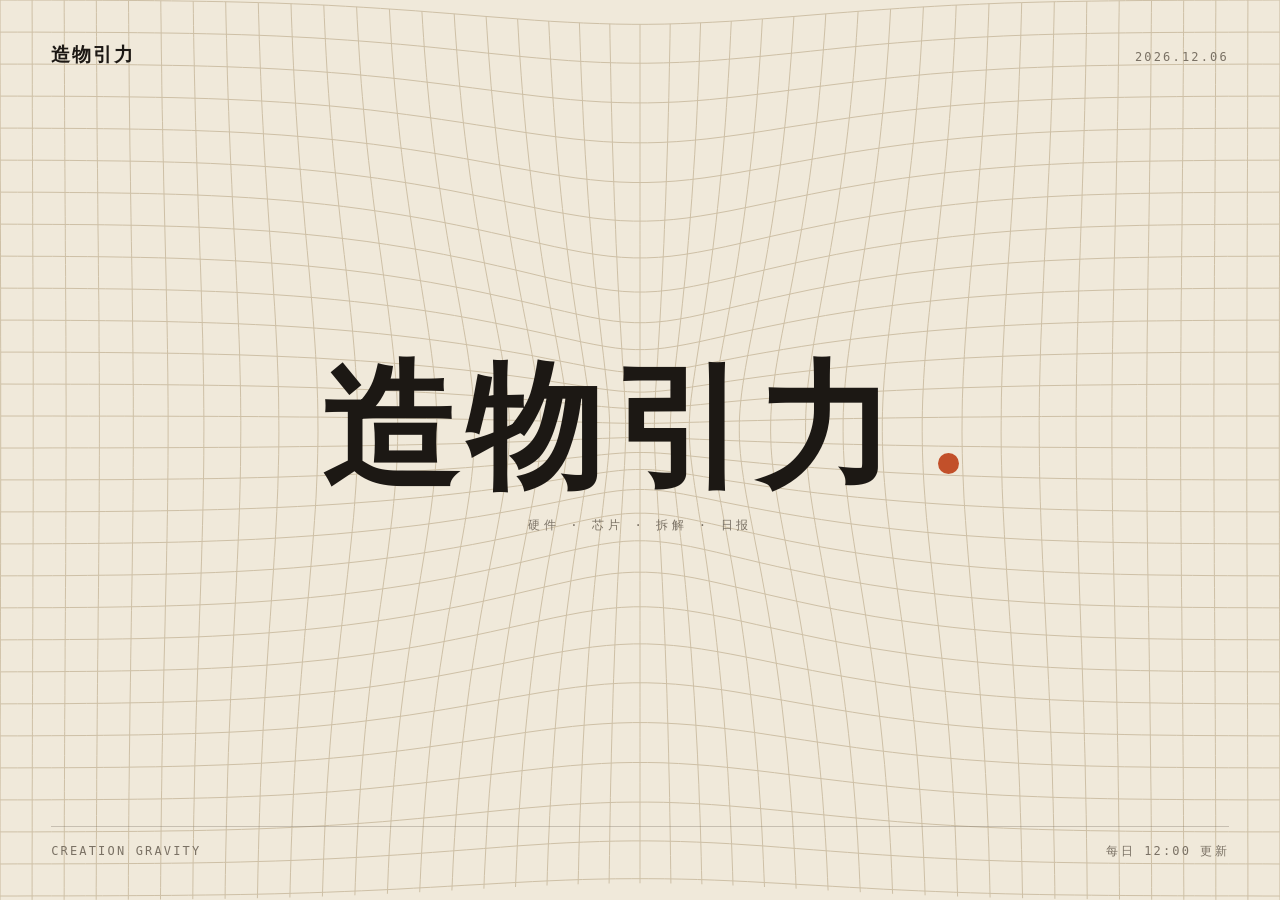
==== index.html @ b001c32c "init: 造物引力 单页封面" ====
<!doctype html>
<html lang="zh-CN">
<head>
<meta charset="utf-8">
<meta name="viewport" content="width=device-width,initial-scale=1,viewport-fit=cover">
<meta name="theme-color" content="#F0E9DA">
<title>造物引力 · 硬件与芯片日报</title>
<meta name="description" content="硬件、芯片、拆解的每日观察。用数据判断一件硬件值不值。">
<link rel="icon" href="favicon.svg" type="image/svg+xml">
<link rel="apple-touch-icon" href="apple-touch-icon.png">
<link rel="canonical" href="https://zaowuyinli.com/">
<meta property="og:type" content="website">
<meta property="og:site_name" content="造物引力">
<meta property="og:title" content="造物引力 · 硬件与芯片日报">
<meta property="og:description" content="硬件、芯片、拆解的每日观察。">
<meta property="og:url" content="https://zaowuyinli.com/">
<meta property="og:image" content="https://zaowuyinli.com/og.png">
<meta name="twitter:card" content="summary_large_image">
<link rel="stylesheet" href="style.css">
</head>
<body>

<section class="hero" id="top">
  <svg id="field" xmlns="http://www.w3.org/2000/svg" preserveAspectRatio="none" aria-hidden="true"></svg>

  <div class="row">
    <div class="brand">造物引力</div>
    <div class="mono" id="today">2026.11.14</div>
  </div>

  <div class="mid">
    <h1 class="mast" id="mast">造物引力<span class="dot"></span></h1>
    <div class="tag mono">硬件 · 芯片 · 拆解 · 日报</div>
  </div>

  <div class="foot">
    <div class="mono">CREATION GRAVITY</div>
    <div class="mono">每日 12:00 更新</div>
  </div>
</section>

<script>
(function () {
  // 日期自动跟当天走，不用每天改文件
  const el = document.getElementById('today');
  if (el) {
    const d = new Date();
    el.textContent = d.getFullYear() + '.' +
      String(d.getMonth() + 1).padStart(2, '0') + '.' +
      String(d.getDate()).padStart(2, '0');
  }
})();
(function () {
  const NS = 'http://www.w3.org/2000/svg';
  const svg = document.getElementById('field');
  const mast = document.getElementById('mast');
  if (!svg || !mast) return;

  const STEP = 32, AMOUNT = 0.56, EASE = 0.16;
  let W = 0, H = 0, N = 60, paths = [];
  let cur = { x: 0, y: 0 }, tgt = { x: 0, y: 0 }, rest = { x: 0, y: 0 };
  let radius = 260, running = false, pinned = null;

  function layout() {
    W = svg.clientWidth; H = svg.clientHeight;
    N = Math.max(36, Math.min(90, Math.ceil(H / 12)));
    radius = Math.min(Math.max(Math.min(W, H) * 0.3, 150), 320);

    const r = mast.getBoundingClientRect();
    const b = svg.getBoundingClientRect();
    rest = { x: r.left - b.left + r.width / 2, y: r.top - b.top + r.height / 2 };
    if (pinned) { cur = { ...pinned }; tgt = { ...pinned }; }
    else if (!running) { cur = { ...rest }; tgt = { ...rest }; }

    svg.setAttribute('viewBox', '0 0 ' + W + ' ' + H);
    svg.textContent = '';
    paths = [];
    for (let x = 0; x <= W + STEP; x += STEP) paths.push({ el: mk(), axis: 'v', pos: x });
    for (let y = 0; y <= H + STEP; y += STEP) paths.push({ el: mk(), axis: 'h', pos: y });
    draw();
  }

  function mk() { const p = document.createElementNS(NS, 'path'); svg.appendChild(p); return p; }

  function draw() {
    const cx = cur.x, cy = cur.y, ix = 1 / (radius * 0.95), iy = 1 / (radius * 1.05);
    for (let k = 0; k < paths.length; k++) {
      const { el, axis, pos } = paths[k];
      const len = axis === 'v' ? H : W;
      let d = '';
      for (let i = 0; i <= N; i++) {
        const t = (len * i) / N;
        const x = axis === 'v' ? pos : t;
        const y = axis === 'v' ? t : pos;
        const ex = (x - cx) * ix, ey = (y - cy) * iy;
        const w = AMOUNT * Math.exp(-(ex * ex + ey * ey));
        d += (i ? 'L' : 'M') + (x - (x - cx) * w).toFixed(1) + ' ' + (y - (y - cy) * w).toFixed(1);
      }
      el.setAttribute('d', d);
    }
  }

  function tick() {
    const dx = tgt.x - cur.x, dy = tgt.y - cur.y;
    if (Math.abs(dx) < 0.25 && Math.abs(dy) < 0.25) { cur = { ...tgt }; draw(); running = false; return; }
    cur.x += dx * EASE; cur.y += dy * EASE; draw(); requestAnimationFrame(tick);
  }
  function kick() { if (!running) { running = true; requestAnimationFrame(tick); } }
  function move(x, y) {
    if (pinned) return;
    const b = svg.getBoundingClientRect();
    tgt = { x: x - b.left, y: y - b.top };
    kick();
  }

  window.addEventListener('pointermove', e => move(e.clientX, e.clientY), { passive: true });
  window.addEventListener('pointerleave', () => { if (pinned) return; tgt = { ...rest }; kick(); });
  window.addEventListener('touchmove', e => { const t = e.touches[0]; if (t) move(t.clientX, t.clientY); }, { passive: true });
  window.addEventListener('touchend', () => { if (pinned) return; tgt = { ...rest }; kick(); });

  let raf;
  window.addEventListener('resize', () => { cancelAnimationFrame(raf); raf = requestAnimationFrame(layout); });
  layout();

  const q = new URLSearchParams(location.search);
  if (q.has('dent')) {
    const [dx, dy] = q.get('dent').split(',').map(Number);
    if (isFinite(dx) && isFinite(dy)) { pinned = { x: dx, y: dy }; layout(); }
  }
  if (document.fonts && document.fonts.ready) document.fonts.ready.then(layout);
})();
</script>
</body>
</html>
---- style.css ----
:root{
  --paper:#F0E9DA;
  --grid:#CEC0A6;
  --ink:#1C1814;
  --hot:#C2502A;
  --mute:#7A7164;
  --line:rgba(122,113,100,.35);
}
*{box-sizing:border-box}
html{scroll-behavior:smooth}
body{
  margin:0;background:var(--paper);color:var(--ink);
  font-family:"Noto Serif SC","Source Han Serif SC","Songti SC",SimSun,serif;
  -webkit-font-smoothing:antialiased;
  line-height:1.75;
}
.mono{font-family:Consolas,"SF Mono",monospace;letter-spacing:.18em;font-size:12px;color:var(--mute)}
a{color:inherit;text-decoration:none}
.wrap{width:100%;max-width:1180px;margin:0 auto;padding:0 clamp(20px,4vw,72px)}

/* ---------- 首页封面 ---------- */
.hero{
  position:relative;height:100svh;min-height:620px;overflow:hidden;
  display:flex;flex-direction:column;justify-content:space-between;
  padding:clamp(18px,3vw,48px) clamp(20px,4vw,72px);
}
.hero svg#field{position:absolute;inset:0;width:100%;height:100%;display:block;z-index:0}
.hero svg#field path{fill:none;stroke:var(--grid);stroke-width:1;vector-effect:non-scaling-stroke}
.hero .row{position:relative;z-index:2;display:flex;justify-content:space-between;align-items:baseline;gap:16px}
.hero .mid{
  position:relative;z-index:2;display:flex;flex-direction:column;align-items:center;
  gap:clamp(10px,1.4vw,20px);pointer-events:none;
}
.brand{font-size:clamp(15px,1.5vw,22px);font-weight:600;letter-spacing:.1em}
h1.mast{
  margin:0;font-weight:600;letter-spacing:.07em;line-height:1;
  font-size:clamp(40px,10.6vw,168px);white-space:nowrap;
}
h1.mast .dot{
  display:inline-block;width:.16em;height:.16em;border-radius:50%;
  background:var(--hot);margin-left:.26em;vertical-align:baseline;
}
.hero .tag{font-size:clamp(11px,.95vw,14px);letter-spacing:.3em;color:var(--mute)}
.hero .foot{
  position:relative;z-index:2;display:flex;justify-content:space-between;align-items:baseline;
  gap:16px;border-top:1px solid var(--line);padding-top:clamp(8px,1.1vw,16px);
}
.scroll{
  position:absolute;left:50%;bottom:clamp(58px,8vh,96px);transform:translateX(-50%);
  z-index:2;font-size:11px;letter-spacing:.32em;color:var(--mute);opacity:.8;
}

/* ---------- 列表 ---------- */
section{padding:clamp(56px,9vw,120px) 0;position:relative}
.sec-head{display:flex;justify-content:space-between;align-items:baseline;
  border-bottom:1px solid var(--line);padding-bottom:14px;margin-bottom:clamp(24px,4vw,48px)}
.sec-head h2{margin:0;font-size:clamp(18px,2.2vw,28px);font-weight:600;letter-spacing:.08em}

.lead{
  display:grid;grid-template-columns:repeat(auto-fit,minmax(260px,1fr));
  gap:clamp(20px,3vw,44px);
}
.item{display:flex;flex-direction:column;gap:10px;padding-top:16px;border-top:1px solid var(--line)}
.item .no{font-size:11px;letter-spacing:.24em;color:var(--mute)}
.item h3{margin:0;font-size:clamp(19px,2vw,25px);font-weight:600;line-height:1.45;letter-spacing:.02em}
.item p{margin:0;font-size:14px;color:#4A4238;line-height:1.8}
.item .meta{font-size:11px;letter-spacing:.2em;color:var(--mute)}

.archive{display:flex;flex-direction:column}
.arc-row{
  display:grid;grid-template-columns:110px 1fr auto;gap:16px;align-items:baseline;
  padding:18px 0;border-bottom:1px solid var(--line);transition:background .18s;
}
.arc-row:hover{background:rgba(194,80,42,.045)}
.arc-row .d{font-size:12px;letter-spacing:.16em;color:var(--mute);font-family:Consolas,monospace}
.arc-row .t{font-size:clamp(15px,1.5vw,18px);letter-spacing:.02em}
.arc-row .n{font-size:12px;letter-spacing:.16em;color:var(--mute);font-family:Consolas,monospace}

/* ---------- 文章页 ---------- */
.page-head{padding:clamp(28px,4vw,56px) 0 clamp(20px,3vw,36px);
  border-bottom:1px solid var(--line);position:relative}
.page-head .row{display:flex;justify-content:space-between;align-items:baseline;gap:16px}
.crumb{font-size:12px;letter-spacing:.22em;color:var(--mute);font-family:Consolas,monospace}
.issue-title{
  margin:clamp(18px,3vw,34px) 0 10px;font-size:clamp(28px,4.4vw,54px);
  font-weight:600;line-height:1.28;letter-spacing:.02em;max-width:20em;
}
.issue-sub{font-size:clamp(14px,1.3vw,17px);color:#4A4238;max-width:34em}
.byline{display:flex;gap:22px;flex-wrap:wrap;margin-top:18px;
  font-size:11px;letter-spacing:.2em;color:var(--mute);font-family:Consolas,monospace}

article{padding-top:clamp(30px,5vw,64px)}
.body{max-width:34em}
.body p{margin:0 0 1.35em;font-size:clamp(16px,1.15vw,17.5px);line-height:1.95;letter-spacing:.01em}
.body h3{
  margin:2.4em 0 .9em;font-size:clamp(18px,1.6vw,21px);font-weight:600;letter-spacing:.04em;
  display:flex;align-items:baseline;gap:14px;
}
.body h3 .k{font-family:Consolas,monospace;font-size:11px;letter-spacing:.18em;color:var(--hot)}
.body blockquote{
  margin:1.8em 0;padding:2px 0 2px 20px;border-left:2px solid var(--hot);
  font-size:15px;color:#4A4238;
}
.spec{
  margin:2.4em 0;border-top:1px solid var(--line);border-bottom:1px solid var(--line);
  display:grid;grid-template-columns:repeat(auto-fit,minmax(120px,1fr));
}
.spec div{padding:14px 0}
.spec .k{display:block;font-family:Consolas,monospace;font-size:10px;letter-spacing:.2em;color:var(--mute)}
.spec .v{display:block;font-size:16px;margin-top:4px}

footer.site{
  border-top:1px solid var(--line);margin-top:clamp(56px,9vw,110px);
  padding:clamp(24px,3vw,40px) 0;
  display:flex;justify-content:space-between;gap:16px;flex-wrap:wrap;
}

/* 静态网格背景（文章页） */
.gridbg{
  background-image:
    linear-gradient(to right, rgba(206,192,166,.5) 1px, transparent 1px),
    linear-gradient(to bottom, rgba(206,192,166,.5) 1px, transparent 1px);
  background-size:32px 32px;
}

@media (max-width:560px){
  .arc-row{grid-template-columns:78px 1fr;gap:10px}
  .arc-row .n{display:none}
}
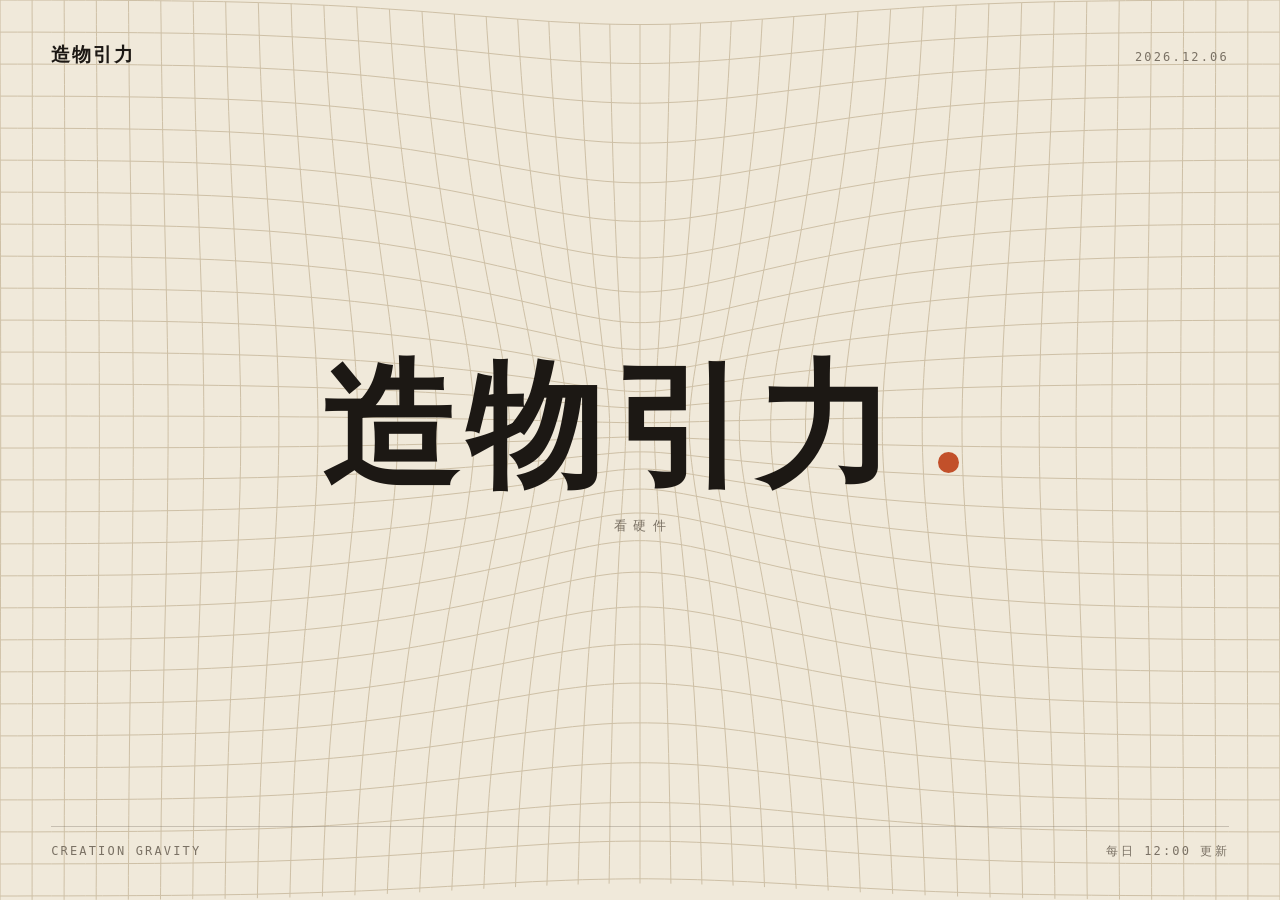
==== commit d5a61bc3: "feat: 副标题改为「看硬件」" ====
--- a/index.html
+++ b/index.html
@@ -30,7 +30,7 @@
 
   <div class="mid">
     <h1 class="mast" id="mast">造物引力<span class="dot"></span></h1>
-    <div class="tag mono">硬件 · 芯片 · 拆解 · 日报</div>
+    <div class="tag">看硬件</div>
   </div>
 
   <div class="foot">
--- a/style.css
+++ b/style.css
@@ -40,7 +40,7 @@
   display:inline-block;width:.16em;height:.16em;border-radius:50%;
   background:var(--hot);margin-left:.26em;vertical-align:baseline;
 }
-.hero .tag{font-size:clamp(11px,.95vw,14px);letter-spacing:.3em;color:var(--mute)}
+.hero .tag{font-size:clamp(12px,1.05vw,17px);letter-spacing:.45em;text-indent:.45em;color:var(--mute)}
 .hero .foot{
   position:relative;z-index:2;display:flex;justify-content:space-between;align-items:baseline;
   gap:16px;border-top:1px solid var(--line);padding-top:clamp(8px,1.1vw,16px);
